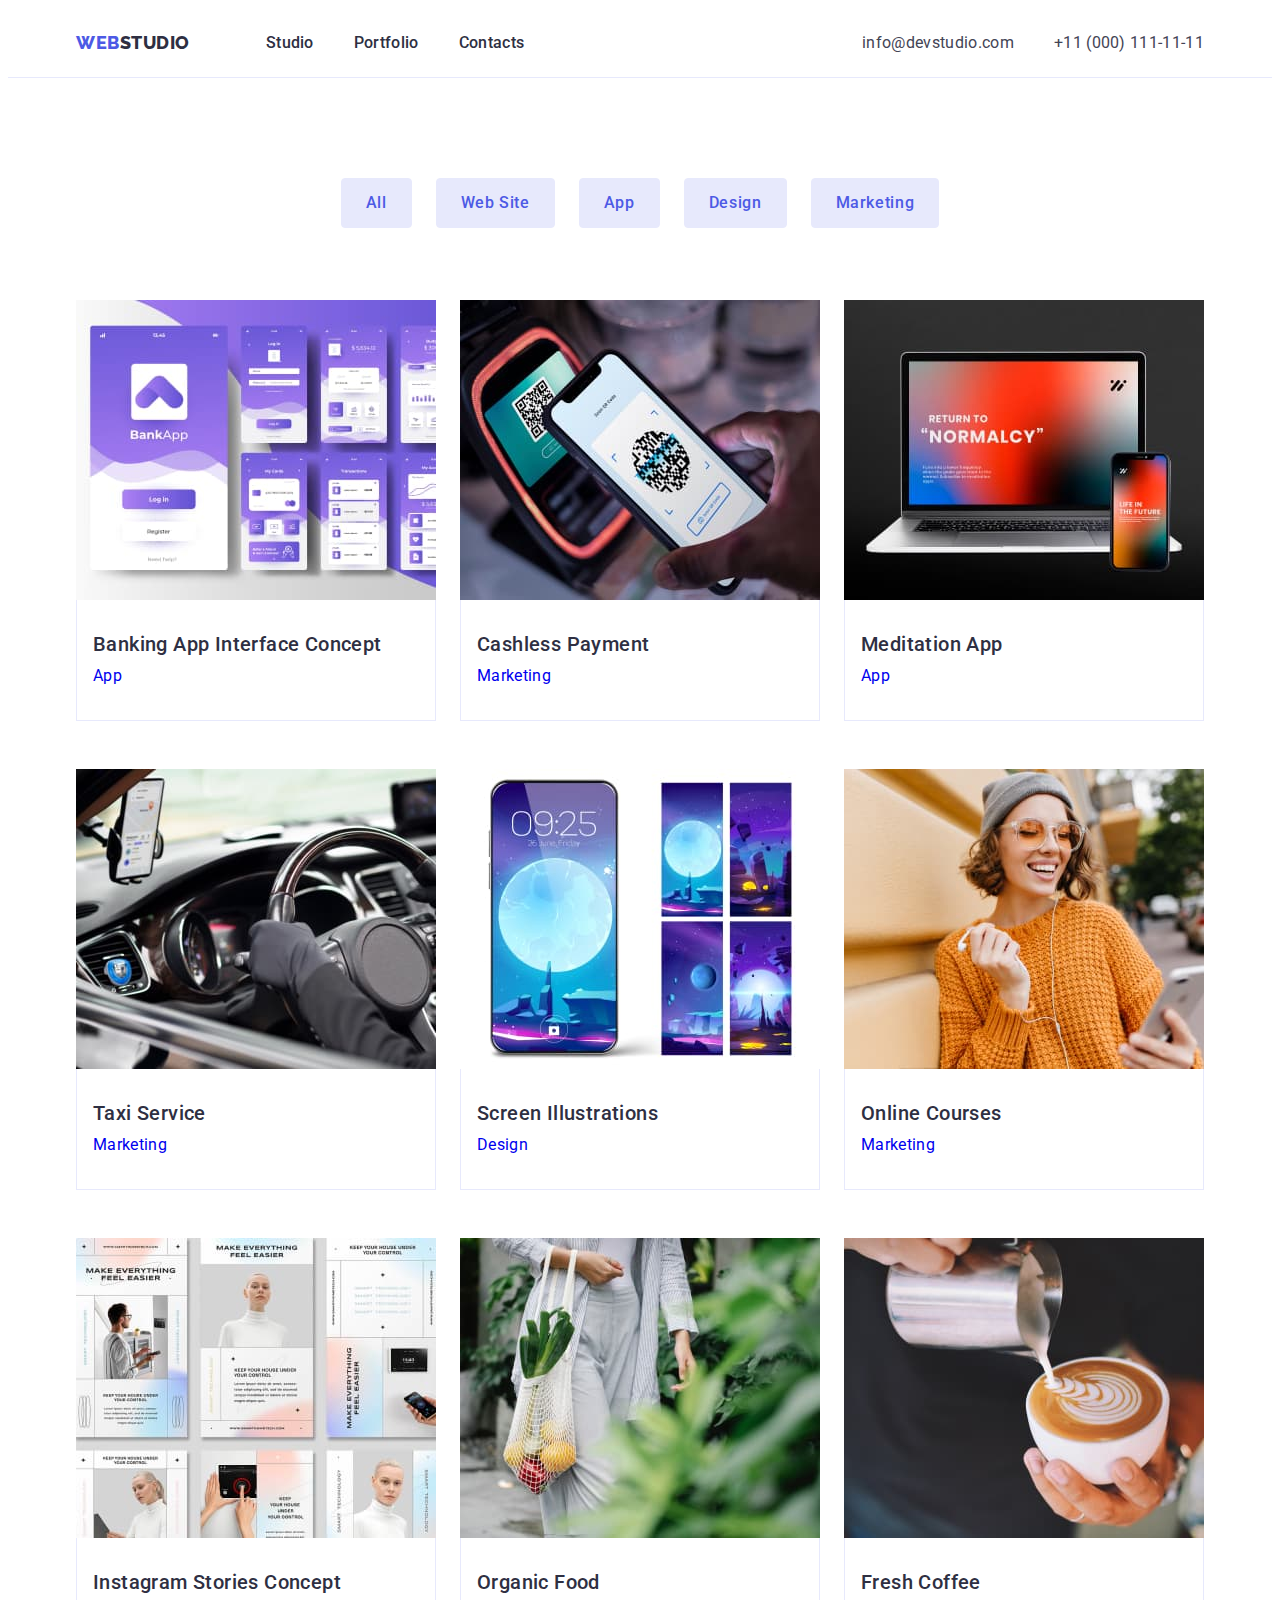
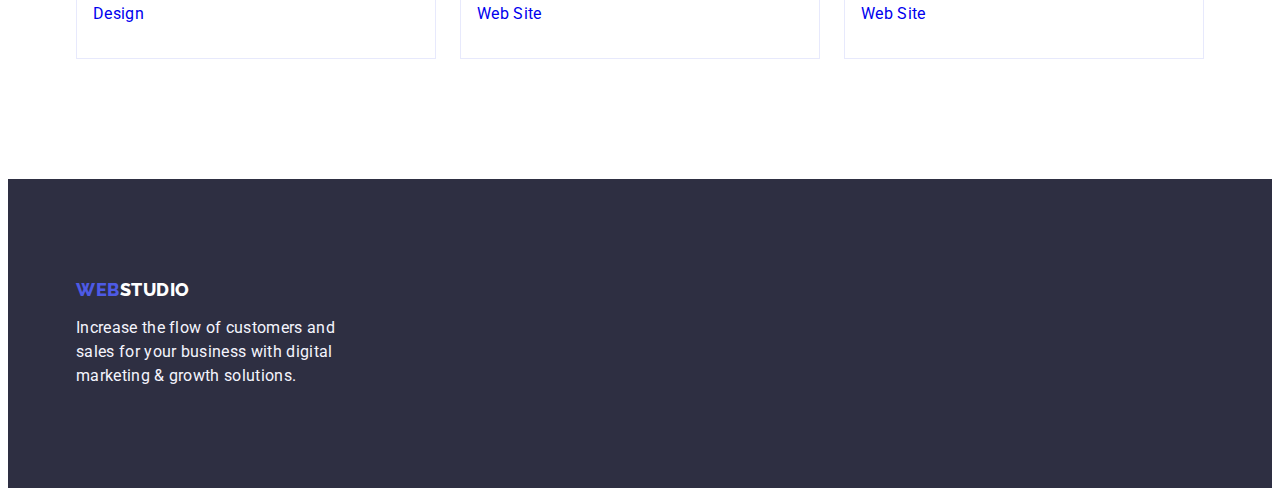
==== portfolio.html @ 7a39d85d "Initial commit" ====
<!DOCTYPE html>
<html lang="en">
  <head>
    <meta charset="UTF-8" />
    <meta http-equiv="X-UA-Compatible" content="IE=edge" />
    <meta name="viewport" content="width=device-width, initial-scale=1.0" />
    <title>Document</title>
    <link rel="preconnect" href="https://fonts.googleapis.com" />
    <link rel="preconnect" href="https://fonts.gstatic.com" crossorigin />
    <link
      href="https://fonts.googleapis.com/css2?family=Raleway:wght@800&family=Roboto:wght@400;500;700&display=swap"
      rel="stylesheet"
    />
    <link rel="stylesheet" href="./CSS/style.css" />
  </head>
  <body>
    <header class="header">
      <div class="container main-nav">
        <nav class="header-navigation">
          <a class="header-logo link" href="./index.html"
            >WEB<span class="logo-half">STUDIO</span></a
          >
          <ul class="site-nav list">
            <li class="item">
              <a class="header-link link" href="/">Studio</a>
            </li>
            <li class="item">
              <a class="header-link link" href="./portfolio.html">Portfolio</a>
            </li>
            <li class="item">
              <a class="header-link link" href="/">Contacts</a>
            </li>
          </ul>
        </nav>
        <address class="address">
          <ul class="contact-nav list">
            <li>
              <a class="address-link link" href="mailto:info@devstudio.com"
                >info@devstudio.com</a
              >
            </li>
            <li>
              <a class="address-link link" href="tel:+110001111111"
                >+11 (000) 111-11-11</a
              >
            </li>
          </ul>
        </address>
      </div>
    </header>
    <main>
      <section class="section-projects">
        <div class="container">
          <h1 class="section-advantages-title">Our projects</h1>
          <ul class="filters-button list">
            <li class="list">
              <button type="button" class="projects-button">All</button>
            </li>
            <li>
              <button type="button" class="projects-button">Web Site</button>
            </li>
            <li>
              <button type="button" class="projects-button">App</button>
            </li>
            <li>
              <button type="button" class="projects-button">Design</button>
            </li>
            <li>
              <button type="button" class="projects-button">Marketing</button>
            </li>
          </ul>
          <ul class="projects-item list">
            <li class="product-cards">
              <a class="link" href="./portfolio.html">
                <img
                  class="img-size"
                  src="./images/project-foto1.jpg"
                  alt="Capture on Banking App"
                  width="360"
                  height="300"
                />
                <div class="card-box">
                  <h2 class="section-global-subtitle">
                    Banking App Interface Concept
                  </h2>
                  <p class="section-global-text">App</p>
                </div>
              </a>
            </li>
            <li class="product-cards">
              <a class="link" href="./portfolio.html">
                <img
                  class="img-size"
                  src="./images/project-foto2.jpg"
                  alt="Capture on Banking App"
                  width="360"
                  height="300"
                />
                <div class="card-box">
                  <h2 class="section-global-subtitle">Cashless Payment</h2>
                  <p class="section-global-text">Marketing</p>
                </div>
              </a>
            </li>
            <li class="product-cards">
              <a class="link" href="./portfolio.html">
                <img
                  class="img-size"
                  src="./images/project-foto3.jpg"
                  alt="Capture on Banking App"
                  width="360"
                  height="300"
                />
                <div class="card-box">
                  <h2 class="section-global-subtitle">Meditation App</h2>
                  <p class="section-global-text">App</p>
                </div>
              </a>
            </li>
            <li class="product-cards">
              <a class="link" href="./portfolio.html">
                <img
                  class="img-size"
                  src="./images/project-foto4.jpg"
                  alt="Capture on Banking App"
                  width="360"
                  height="300"
                />
                <div class="card-box">
                  <h2 class="section-global-subtitle">Taxi Service</h2>
                  <p class="section-global-text">Marketing</p>
                </div>
              </a>
            </li>
            <li class="product-cards">
              <a class="link" href="./portfolio.html">
                <img
                  class="img-size"
                  src="./images/project-foto5.jpg"
                  alt="Capture on Banking App"
                  width="360"
                  height="300"
                />
                <div class="card-box">
                  <h2 class="section-global-subtitle">Screen Illustrations</h2>
                  <p class="section-global-text">Design</p>
                </div>
              </a>
            </li>
            <li class="product-cards">
              <a class="link" href="./portfolio.html">
                <img
                  class="img-size"
                  src="./images/project-foto6.jpg"
                  alt="Capture on Banking App"
                  width="360"
                  height="300"
                />
                <div class="card-box">
                  <h2 class="section-global-subtitle">Online Courses</h2>
                  <p class="section-global-text">Marketing</p>
                </div>
              </a>
            </li>
            <li class="product-cards">
              <a class="link" href="./portfolio.html">
                <img
                  class="img-size"
                  src="./images/project-foto7.jpg"
                  alt="Capture on Banking App"
                  width="360"
                  height="300"
                />
                <div class="card-box">
                  <h2 class="section-global-subtitle">
                    Instagram Stories Concept
                  </h2>
                  <p class="section-global-text">Design</p>
                </div>
              </a>
            </li>
            <li class="product-cards">
              <a class="link" href="./portfolio.html">
                <img
                  class="img-size"
                  src="./images/project-foto8.jpg"
                  alt="Capture on Banking App"
                  width="360"
                  height="300"
                />
                <div class="card-box">
                  <h2 class="section-global-subtitle">Organic Food</h2>
                  <p class="section-global-text">Web Site</p>
                </div>
              </a>
            </li>
            <li class="product-cards">
              <a class="link" href="./portfolio.html">
                <img
                  class="img-size"
                  src="./images/project-foto9.jpg"
                  alt="Capture on Banking App"
                  width="360"
                  height="300"
                />
                <div class="card-box">
                  <h2 class="section-global-subtitle">Fresh Coffee</h2>
                  <p class="section-global-text">Web Site</p>
                </div>
              </a>
            </li>
          </ul>
        </div>
      </section>
    </main>
    <footer class="footer">
      <div class="box-footer container">
        <a class="footer-logo link" href="./index.html"
          >WEB<span class="logo-half-footer">STUDIO</span></a
        >
        <p class="footer-text">
          Increase the flow of customers and sales for your business with
          digital marketing & growth solutions.
        </p>
      </div>
    </footer>
  </body>
</html>
---- CSS/style.css ----
:root {
    --Primary-Brand: #4D5AE5;
    --Pressed-state: #404bbf;
    --Dark: #2e2f42;
    --Success: #31d0aa;
    --Text: #434455;
    --Subtle-Text: #8e8f99;
    --Accent: #e7e9fc;
    --Light: #f4f4fd;
    --White-background: #ffffff;
    --ModalModal-background: #fcfcfc;
}

*,
*::before,
*::after {
    box-sizing: border-box;
}

img {
    display: block;
    max-width: 100%;
    height: auto;
}

h1,
h2,
h3,
h4,
h5,
h6,
p,
ul {
    padding: 0;
    margin: 0;
}

body {
    font-family: "roboto", sans-serif;

    color: var(--Text);
    background-color: var(--White-background);

}





.container {
    max-width: 1158px;
    padding-left: 15px;
    padding-right: 15px;
    margin: 0 auto;
    /* outline: 2px solid tomato; */
}

.list {
    list-style: none;
    text-decoration: none;
    padding: 0;
    margin: 0;

}

.link {
    text-decoration: none;
}

/* Логотип */

.header-logo {
    color: var(--Primary-Brand);

    font-family: "Raleway", sans-serif;
    font-weight: 800;
    font-size: 18px;
    line-height: 1.17;
    letter-spacing: 0.03em;
    text-transform: uppercase;
    padding-top: 24px;
    padding-bottom: 24px;
}

.logo-half {
    color: var(--Dark);
}

.logo-half-footer {
    color: var(--White-background);
}

/* Навігація */
.site-nav .header-link {
    color: var(--Dark);

    font-family: Roboto;
    font-size: 16px;
    font-weight: 500;
    line-height: 1.5;
    letter-spacing: 0.02em;
}

.site-nav .item:not(:last-child) {
    margin-right: 40px;
}

.site-nav .item {
    display: block;

}

.contact-nav {
    display: flex;
    gap: 40px;

}

.main-nav {
    display: flex;
    align-items: center;
    /* justify-content: space-between; */
}

.header-navigation {
    display: flex;
    align-items: center;
}

.header {
    border-bottom: 1px solid var(--Accent);
}

.header-link {
    padding-top: 24px;
    padding-bottom: 24px;
}

.header-link:focus,
.header-link:hover {
    color: var(--Pressed-state);

    font-size: 16px;
    line-height: 1.5;
}

.site-nav {
    display: flex;
    margin-left: 76px;
}

.address {
    font-style: normal;
    margin-left: auto;
}

.address-link {
    padding-bottom: 24px;
    padding-top: 24px;

    color: var(--Text);

    font-size: 16px;
    line-height: 1.5;
    letter-spacing: 0.02em;
    font-style: normal;
}

.address-link:hover,
.address-link:focus {
    color: var(--Pressed-state);

    font-size: 16px;
    line-height: 1.5;
}

/* Heros */

.heros {
    padding-top: 188px;
    padding-bottom: 188px;
    text-align: center;
    background-color: var(--Dark);
}

.heros-title {
    /* padding: 188px 472px 292px; */
    margin-top: 0;
    margin-bottom: 48px;
    min-width: 496px;

    color: #FFFFFF;

    font-weight: 700;
    font-size: 56px;
    line-height: 1.07;
    text-align: center;
    letter-spacing: 0.02em;

}

.heros-button {
    display: inline-block;
    padding: 16px 32px;
    border-radius: 4px;
    border: none;
    min-width: 169px;
    text-align: center;
    color: var(--White-background);
    background-color: var(--Primary-Brand);

    font-family: Roboto, sans-serif;
    font-size: 16px;
    font-weight: 500;
    line-height: 1.5;
    letter-spacing: 0.04em;
}

.heros-button:hover,
.heros-button:focus {
    background-color: var(--Pressed-state);
}

/* Наші переваги */

.section-advantages {
    padding-top: 120px;
    padding-bottom: 120px;
}

.section-advantages-title {
    position: absolute;
    width: 1px;
    height: 1px;
    margin: -1px;
    border: 0;
    padding: 0;

    white-space: nowrap;
    clip-path: inset(100%);
    clip: rect(0 0 0 0);
    overflow: hidden;
}

.section-global-subtitle {
    margin-top: 0;
    margin-bottom: 8px;

    color: var(--Dark);

    font-weight: 500;
    font-size: 20px;
    line-height: 1.2;
    letter-spacing: 0.02em;
}

.section-global-text {
    margin-top: 0;
    margin-bottom: 0px;
    font-size: 16px;
    line-height: 1.5;
    letter-spacing: 0.02em;
}

.section-team-prof {
    margin-top: 0;
    margin-bottom: 0px;

    font-size: 16px;
    line-height: 1.5;
    letter-spacing: 0.02em;
}

.advanced-box {
    width: calc((100%-72px)/4);
}

.title-box {
    height: 112px;
    background-color: var(--Light);

}

.advantages-list {
    display: flex;
    gap: 24px;
}

/* Наші роботи, портфоліо */

.section-works {
    padding-top: 0px;
    padding-bottom: 120px;
}

.section-global-title {
    margin-top: 0;
    margin-bottom: 72px;

    color: var(--Dark);

    font-weight: 700;
    font-size: 36px;
    line-height: 1.11;
    text-align: center;
    letter-spacing: 0.02em;

}

/* Наша команда */
.container-team {
    width: 1440px;
    padding-top: 120px;
    padding-bottom: 120px;
    margin-left: auto;
    margin-right: auto;
    outline: 2px solid tomato;
}

.section-team {
    padding-top: 120px;
    padding-bottom: 120px;
    background-color: var(--Light);
}

.team-cards {
    margin-right: 0;
    background-color: var(--White-background);
    box-shadow: 0px 1px 6px rgba(46, 47, 66, 0.08), 0px 1px 1px rgba(46, 47, 66, 0.16), 0px 2px 1px rgba(46, 47, 66, 0.08);
    border-radius: 0px 0px 4px 4px;
}

.team-name {
    padding: 32px 18px;
    text-align: center;
}

.container-footer {
    width: 1440px;
    margin-left: auto;
    margin-right: auto;
    outline: 2px solid tomato;
    padding-top: 100px;
    padding-bottom: 100px;
}

.footer-text {
    width: 264px;
    color: var(--Light);
    font-size: 16px;
    line-height: 1.5;
    letter-spacing: 0.02em;
    margin-bottom: 0;
    margin-top: 16px;
}

.footer {
    padding-top: 100px;
    padding-bottom: 100px;
    /* width: 1440px;
    margin-left: auto;
    margin-right: auto;
    outline: 2px solid tomato; */

    background-color: var(--Dark);
}

.footer-logo {
    color: var(--Primary-Brand);

    font-family: "Raleway", sans-serif;
    font-weight: 800;
    font-size: 18px;
    line-height: 1.17;
    letter-spacing: 0.03em;
    text-transform: uppercase;
}

/* Сайт Портфоліо */
.projects-button {
    padding: 12px 24px;
    color: var(--Primary-Brand);
    background-color: var(--Accent);
    border: 1px solid #E7E9FC;
    border-radius: 4px;

    font-family: 'Roboto';
    font-weight: 500;
    font-size: 16px;
    line-height: 1.5;
    letter-spacing: 0.04em;
}

.projects-button:hover,
.projects-button:focus {
    background-color: var(--Pressed-state);
    color: var(--White-background);
    border-radius: 4px;
    border: 1px solid var(--Pressed-state);
}

.filters-button {
    display: flex;
    gap: 24px;
    justify-content: center;
    margin-bottom: 72px;
}

.projects-item {
    display: flex;
    flex-wrap: wrap;
    gap: 48px 24px;
}

.product-cards {
    margin-right: 0;
    background-color: var(--White-background);
}


.section-projects {
    padding-top: 100px;
    padding-bottom: 120px;
}



.team-box {
    display: flex;
    gap: 24px;
    /* justify-content: center; */

}

.card-box {
    padding: 32px 16px;
    border: 1px solid var(--Accent);
    border-top: none;
}
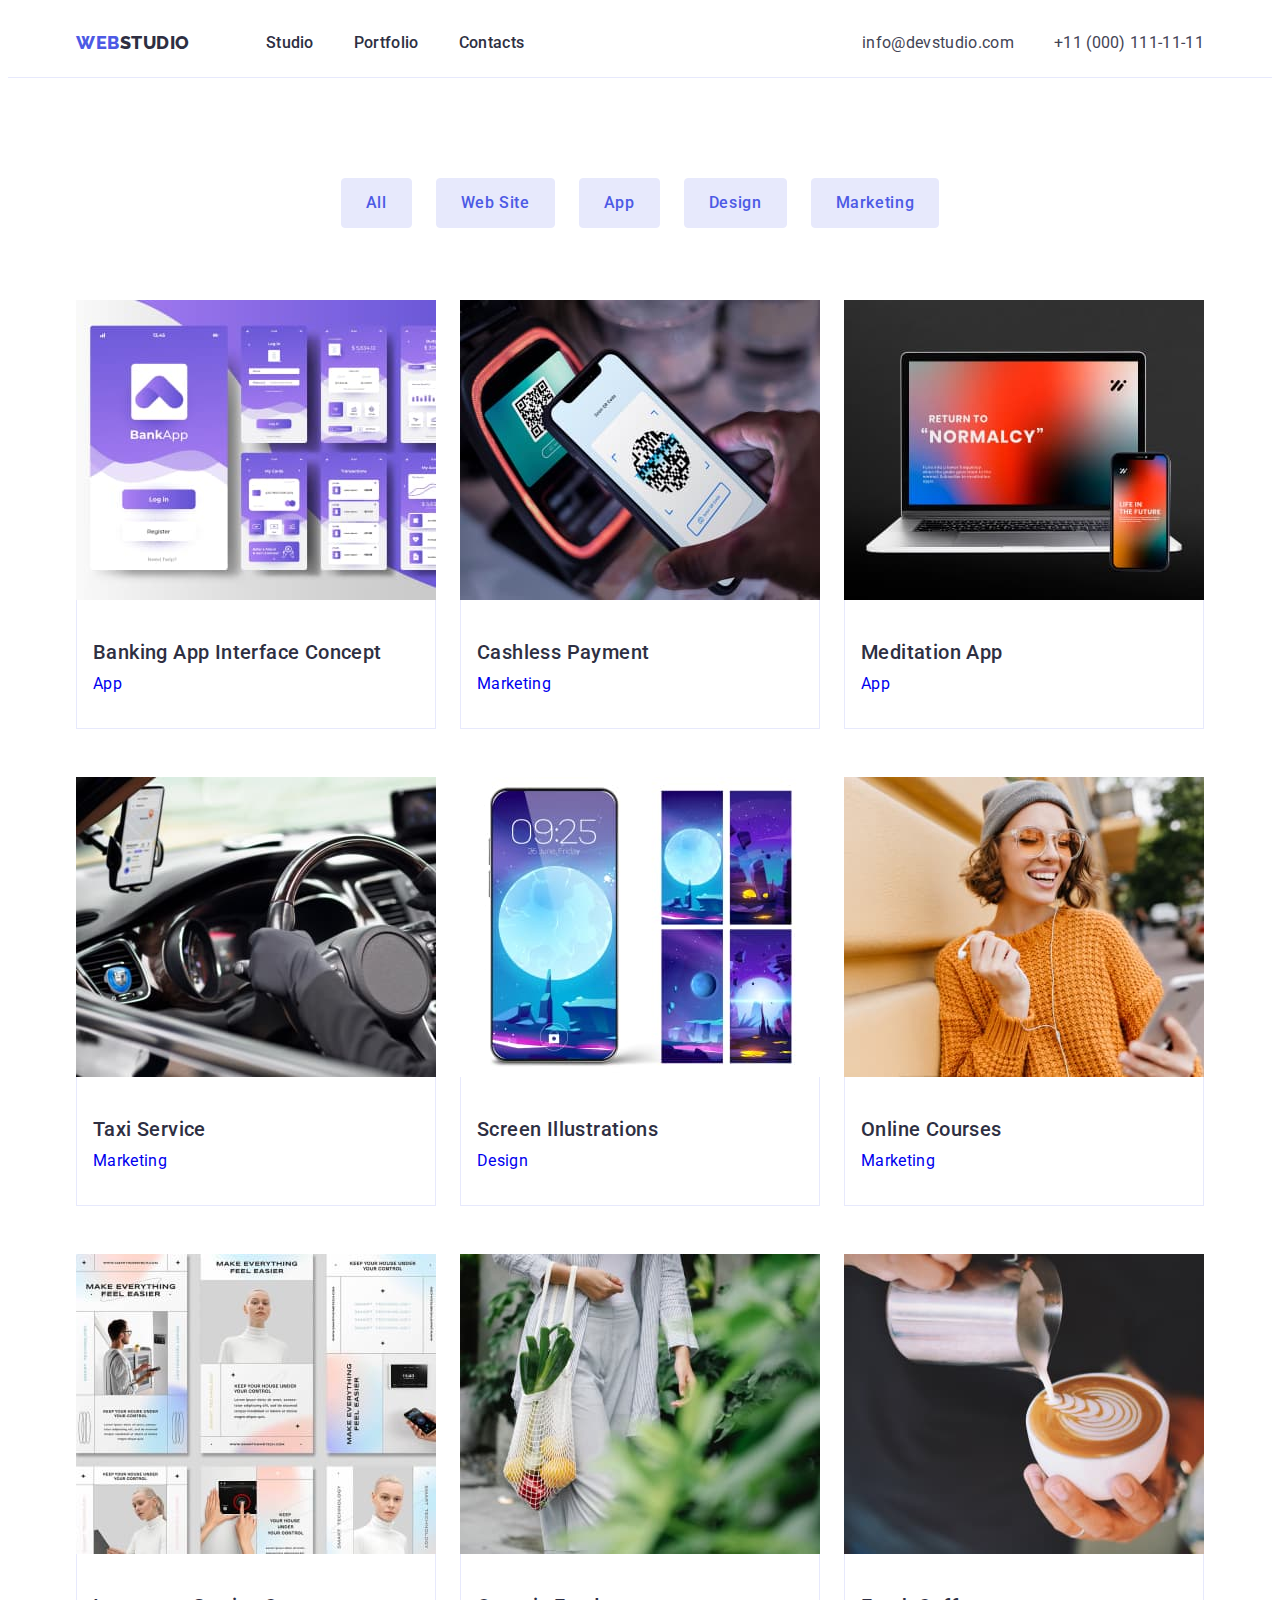
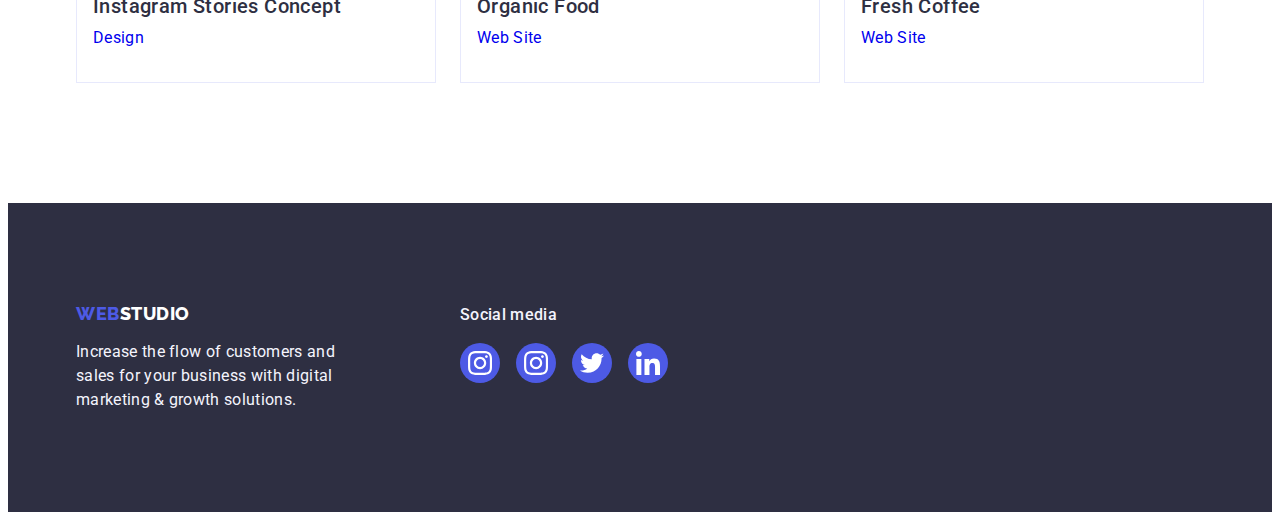
==== commit 0bcc03bf: "End" ====
--- a/portfolio.html
+++ b/portfolio.html
@@ -52,7 +52,7 @@
       <section class="section-projects">
         <div class="container">
           <h1 class="section-advantages-title">Our projects</h1>
-          <ul class="filters-button list">
+          <ul class="filters-buttons list">
             <li class="list">
               <button type="button" class="projects-button">All</button>
             </li>
@@ -214,14 +214,49 @@
       </section>
     </main>
     <footer class="footer">
-      <div class="box-footer container">
-        <a class="footer-logo link" href="./index.html"
-          >WEB<span class="logo-half-footer">STUDIO</span></a
-        >
-        <p class="footer-text">
-          Increase the flow of customers and sales for your business with
-          digital marketing & growth solutions.
-        </p>
+      <div class="container box-footer">
+        <div>
+          <a class="footer-logo link" href="./index.html"
+            >WEB<span class="logo-half-footer">STUDIO</span></a
+          >
+          <p class="footer-text">
+            Increase the flow of customers and sales for your business with
+            digital marketing & growth solutions.
+          </p>
+        </div>
+        <div class="footer-media">
+          <p class="footer-hide">Social media</p>
+          <ul class="footer-list list">
+            <li class="footer-item">
+              <a class="footer-icon link" href="">
+                <svg class="footer-social" width="24" height="24">
+                  <use href="./images/icons.svg#icon-instagram-2"></use>
+                </svg>
+              </a>
+            </li>
+            <li class="footer-item">
+              <a class="footer-icon link" href="">
+                <svg class="footer-social" width="24" height="24">
+                  <use href="./images/icons.svg#icon-instagram-2"></use>
+                </svg>
+              </a>
+            </li>
+            <li class="footer-item">
+              <a class="footer-icon link" href="">
+                <svg class="footer-social" width="24" height="24">
+                  <use href="./images/icons.svg#icon-twitter-1"></use>
+                </svg>
+              </a>
+            </li>
+            <li class="footer-item">
+              <a class="footer-icon link" href="">
+                <svg class="footer-social" width="24" height="24">
+                  <use href="./images/icons.svg#icon-linkedin-1"></use>
+                </svg>
+              </a>
+            </li>
+          </ul>
+        </div>
       </div>
     </footer>
   </body>
--- a/CSS/style.css
+++ b/CSS/style.css
@@ -183,6 +183,21 @@
     background-color: var(--Dark);
 }
 
+.heros-background {
+    max-width: 1440px;
+    max-height: 600px;
+    margin-left: auto;
+    margin-right: auto;
+    background-image: linear-gradient(to right,
+            rgba(46, 47, 66, 0.7),
+            rgba(46, 47, 66, 0.7)),
+        url(../images/people_office.jpg);
+    background-repeat: no-repeat;
+    background-position: center;
+    background-size: cover;
+
+}
+
 .heros-title {
     /* padding: 188px 472px 292px; */
     margin-top: 0;
@@ -214,6 +229,7 @@
     font-weight: 500;
     line-height: 1.5;
     letter-spacing: 0.04em;
+    cursor: pointer;
 }
 
 .heros-button:hover,
@@ -243,7 +259,7 @@
 }
 
 .section-global-subtitle {
-    margin-top: 0;
+    margin-top: 8px;
     margin-bottom: 8px;
 
     color: var(--Dark);
@@ -275,18 +291,40 @@
     width: calc((100%-72px)/4);
 }
 
-.title-box {
+.advanced-box::before {
+    display: block;
+    content: "";
     height: 112px;
+
+    background-size: 64px;
+    background-repeat: no-repeat;
+    background-position: center;
     background-color: var(--Light);
 
 }
 
+.icon-antena::before {
+    background-image: url(../images/antenna\ 1.svg);
+}
+
+.icon-clock::before {
+    background-image: url(../images/clock\ 1.svg);
+}
+
+.icon-computer::before {
+    background-image: url(../images/diagram\ 1.svg);
+}
+
+.icon-astronaut::before {
+    background-image: url(../images/astronaut\ 1.svg);
+}
+
 .advantages-list {
     display: flex;
     gap: 24px;
 }
 
-/* Наші роботи, портфоліо */
+/*____________________ Наші роботи, портфоліо */
 
 .section-works {
     padding-top: 0px;
@@ -323,6 +361,8 @@
     background-color: var(--Light);
 }
 
+/* _________________ Team ________ */
+
 .team-cards {
     margin-right: 0;
     background-color: var(--White-background);
@@ -335,13 +375,119 @@
     text-align: center;
 }
 
+.social {
+    display: flex;
+    justify-content: center;
+    margin-top: 8px;
+    gap: 24px;
+}
+
+.team-icon {
+    height: 40px;
+    width: 40px;
+}
+
+.team-icon-soc {
+    display: flex;
+    width: 100%;
+    height: 100%;
+    background-color: var(--Primary-Brand);
+    border-radius: 50%;
+    align-items: center;
+    justify-content: center;
+}
+
+.social-icon {
+    fill: #ffffff;
+}
+
+.team-icon-soc:hover,
+.team-icon-soc:focus {
+    background-color: var(--Pressed-state);
+}
+
+/* ------------- Pertners -------------- */
+.section-customers {
+    padding-top: 120px;
+    padding-bottom: 120px;
+}
+
+.customers-list {
+    display: flex;
+    flex-wrap: wrap;
+    gap: 24px;
+    /* justify-content: center; */
+}
+
+.customers-icon {
+    display: flex;
+    width: 168px;
+    height: 88px;
+    border: 1px solid var(--Subtle-Text);
+    border-radius: 4px;
+    justify-content: center;
+    align-items: center;
+    color: var(--Subtle-Text);
+}
+
+.customers-link {
+    fill: currentColor;
+}
+
+.customers-icon:hover,
+.customers-icon:focus {
+    color: var(--Pressed-state);
+    border: 1px solid var(--Pressed-state);
+}
+
+/* ____________ Footer _______________ */
 .container-footer {
     width: 1440px;
     margin-left: auto;
     margin-right: auto;
-    outline: 2px solid tomato;
+    /* outline: 2px solid tomato; */
     padding-top: 100px;
     padding-bottom: 100px;
+}
+
+.box-footer {
+    display: flex;
+    flex-wrap: wrap;
+}
+
+.footer-media {
+    margin-left: 120px;
+
+}
+
+.footer-list {
+    display: flex;
+    justify-content: center;
+    gap: 16px;
+}
+
+.footer-item {
+    width: 40px;
+    height: 40px;
+}
+
+.footer-icon {
+    display: flex;
+    width: 100%;
+    height: 100%;
+    background-color: var(--Primary-Brand);
+    border-radius: 50%;
+    align-items: center;
+    justify-content: center;
+}
+
+.footer-social {
+    fill: #ffffff;
+}
+
+.footer-icon:hover,
+.footer-icon:focus {
+    background-color: var(--Success);
 }
 
 .footer-text {
@@ -352,6 +498,15 @@
     letter-spacing: 0.02em;
     margin-bottom: 0;
     margin-top: 16px;
+}
+
+.footer-hide {
+    font-weight: 500;
+    font-size: 16px;
+    line-height: 24px;
+    letter-spacing: 0.02em;
+    color: var(--Light);
+    margin-bottom: 16px;
 }
 
 .footer {
@@ -403,6 +558,13 @@
     display: flex;
     gap: 24px;
     justify-content: center;
+
+}
+
+.filters-buttons {
+    display: flex;
+    gap: 24px;
+    justify-content: center;
     margin-bottom: 72px;
 }
 
@@ -436,4 +598,6 @@
     padding: 32px 16px;
     border: 1px solid var(--Accent);
     border-top: none;
-}+}
+
+.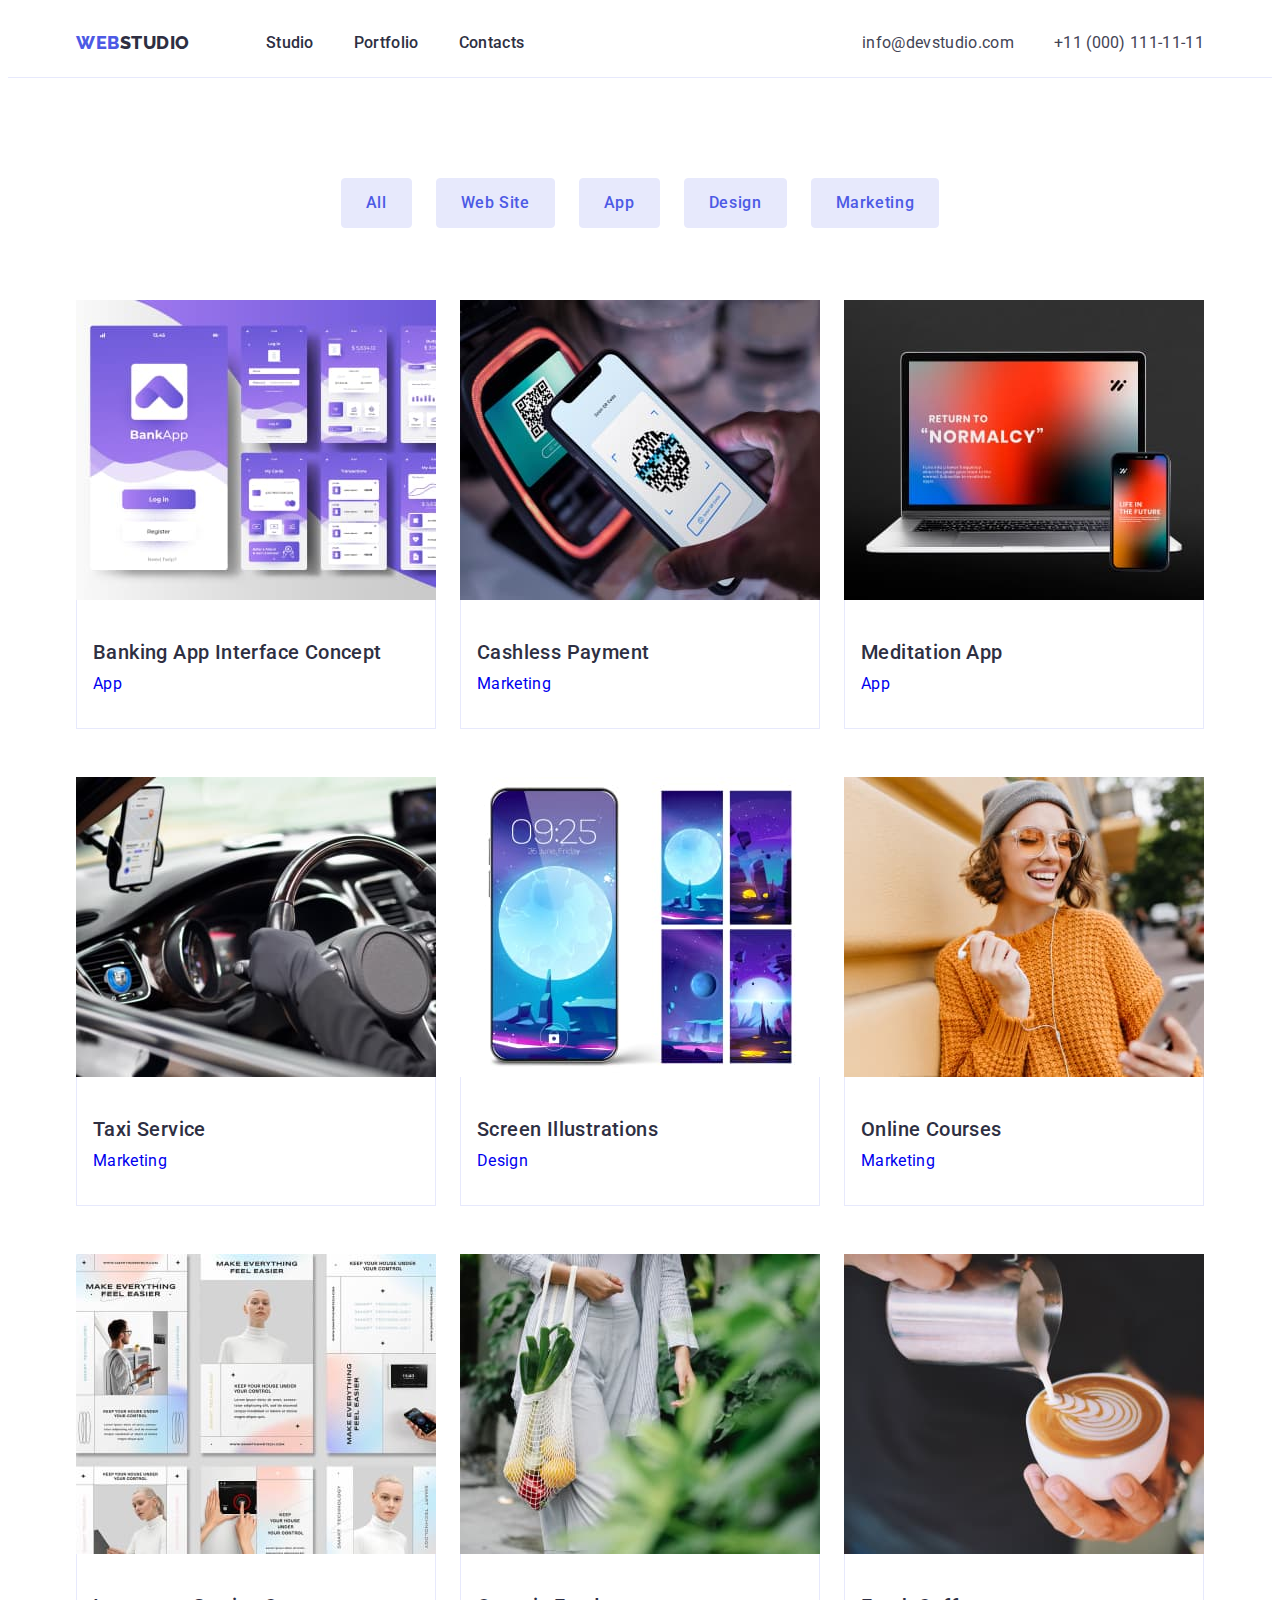
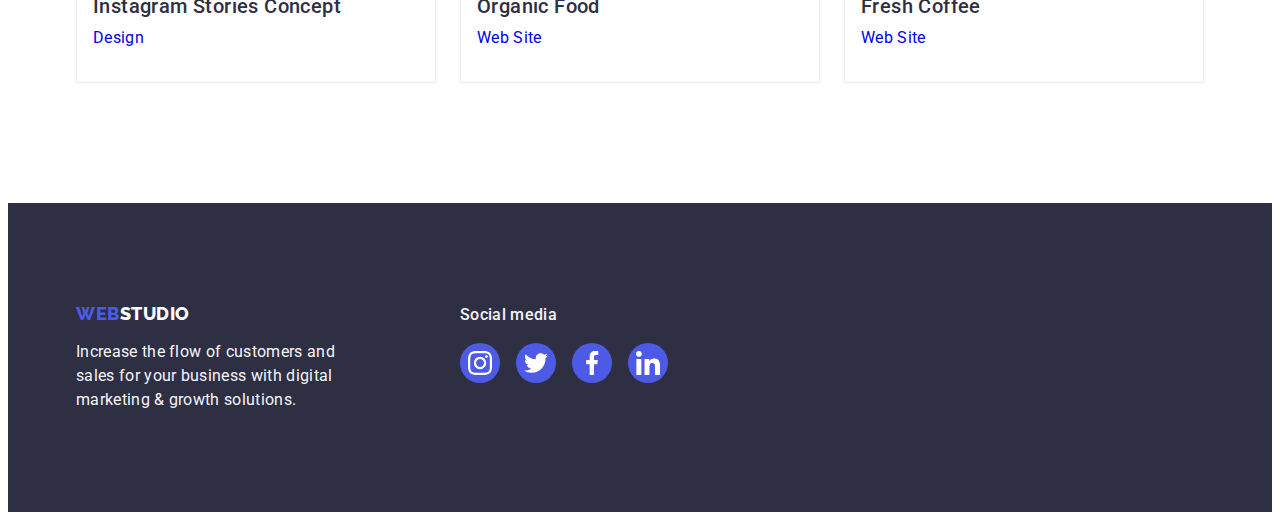
==== commit 4f1bbb79: "))" ====
--- a/portfolio.html
+++ b/portfolio.html
@@ -237,14 +237,14 @@
             <li class="footer-item">
               <a class="footer-icon link" href="">
                 <svg class="footer-social" width="24" height="24">
-                  <use href="./images/icons.svg#icon-instagram-2"></use>
-                </svg>
-              </a>
-            </li>
-            <li class="footer-item">
-              <a class="footer-icon link" href="">
-                <svg class="footer-social" width="24" height="24">
                   <use href="./images/icons.svg#icon-twitter-1"></use>
+                </svg>
+              </a>
+            </li>
+            <li class="footer-item">
+              <a class="footer-icon link" href="">
+                <svg class="footer-social" width="24" height="24">
+                  <use href="./images/icons.svg#icon-facebook-1"></use>
                 </svg>
               </a>
             </li>
--- a/CSS/style.css
+++ b/CSS/style.css
@@ -598,6 +598,4 @@
     padding: 32px 16px;
     border: 1px solid var(--Accent);
     border-top: none;
-}
-
-.+}